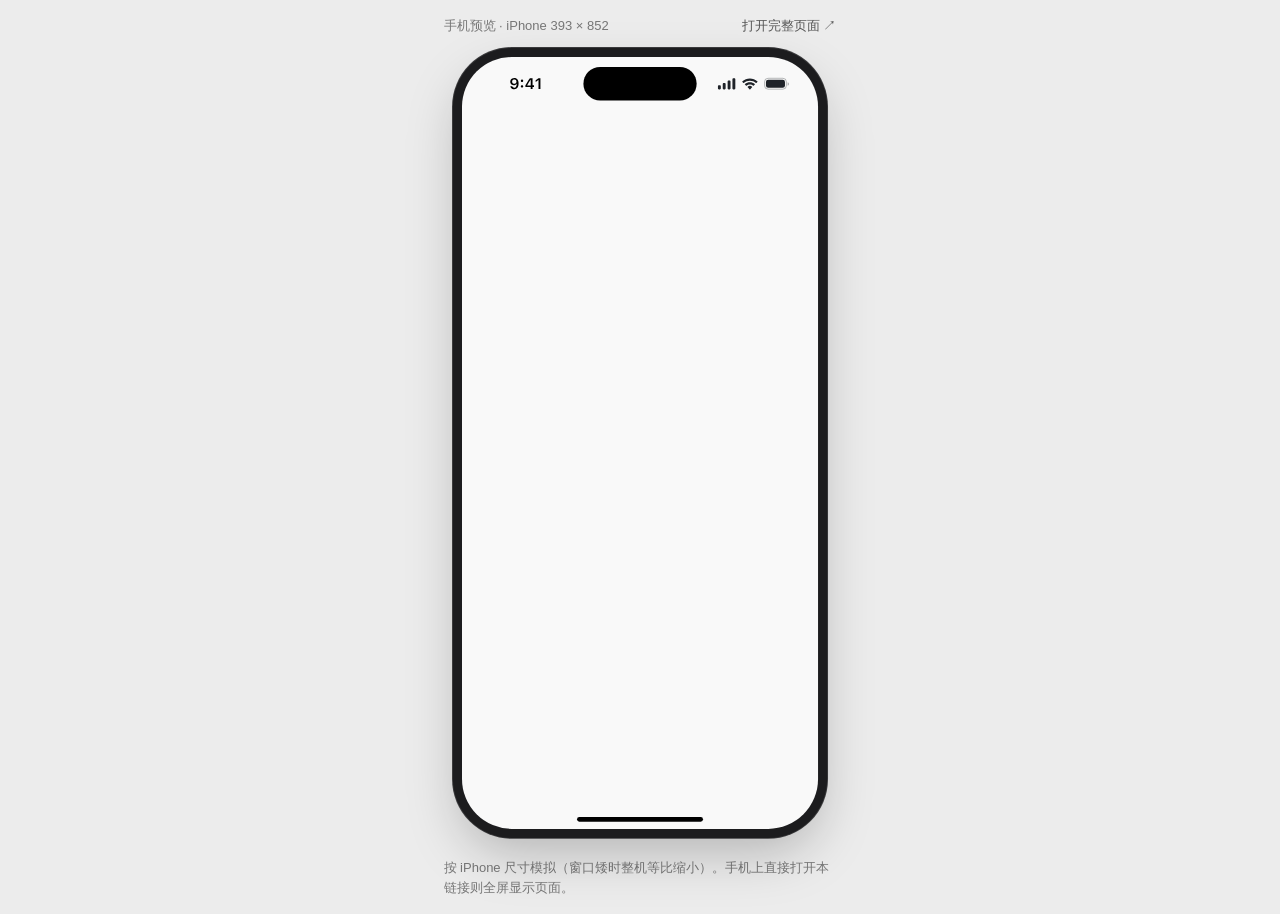
==== index.html @ 6ff159ff "Publish automation creators mobile preview" ====
<!doctype html><html lang="zh-CN"><meta charset="utf-8"><meta name="viewport" content="width=device-width,initial-scale=1"><title>自动化任务 · 手机预览</title><meta http-equiv="refresh" content="0;url=mobile.html"><a href="mobile.html">打开手机预览</a></html>
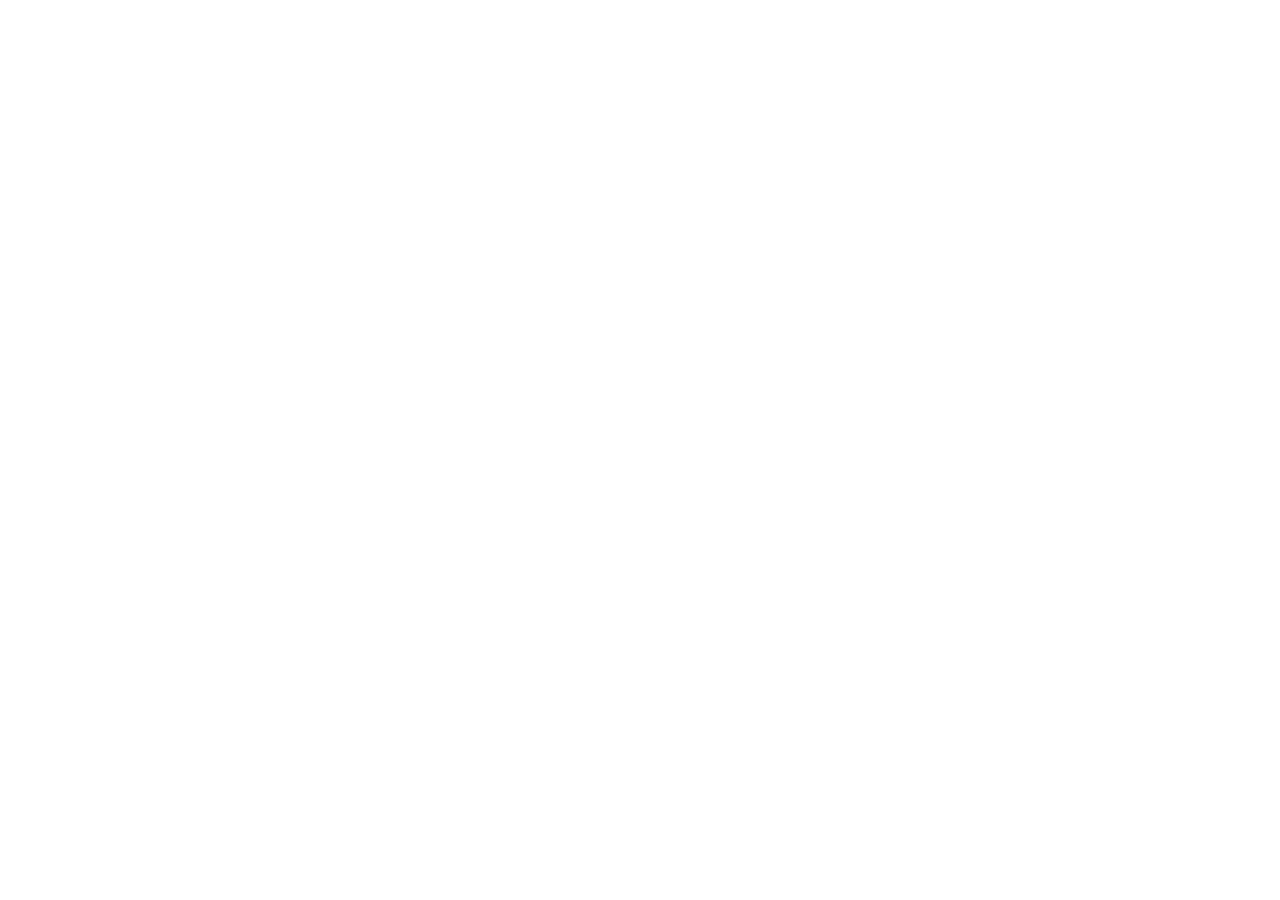
==== commit 5932655e: "Publish updated mobile automation prototype" ====
--- a/index.html
+++ b/index.html
@@ -1 +1 @@
-<!doctype html><html lang="zh-CN"><meta charset="utf-8"><meta name="viewport" content="width=device-width,initial-scale=1"><title>自动化任务 · 手机预览</title><meta http-equiv="refresh" content="0;url=mobile.html"><a href="mobile.html">打开手机预览</a></html>+<!doctype html><html lang="zh-CN"><meta charset="utf-8"><meta name="viewport" content="width=device-width,initial-scale=1,viewport-fit=cover"><title>【原型】自动化任务 · 创建者信息</title><script>location.replace("iframe.html?id=prototype-automation-mobile--creators&viewMode=story")</script></html>
